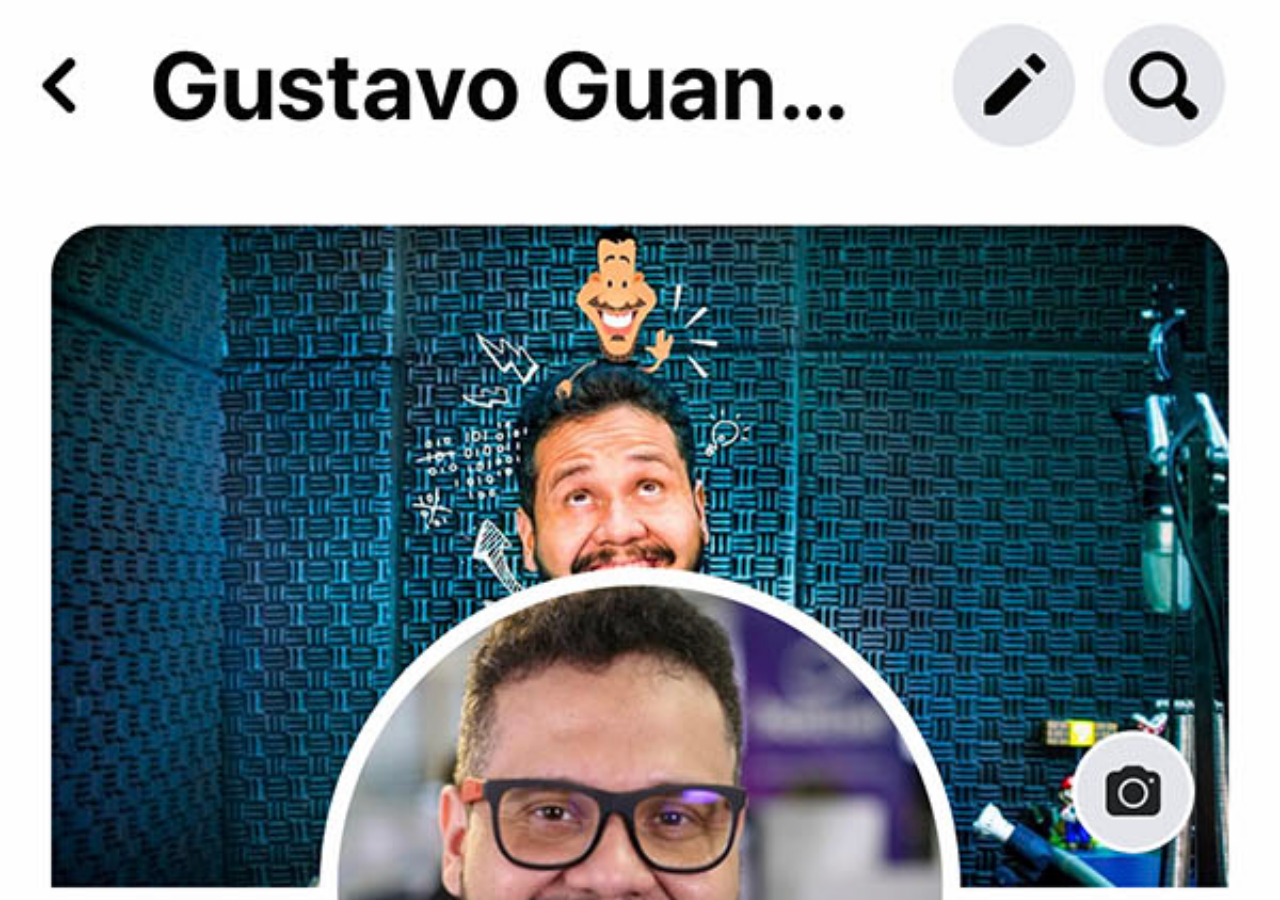
==== facebook.html @ 3f7e1fe0 "criei as outras páginas" ====
<!DOCTYPE html>
<html lang="pt-br">
<head>
    <meta charset="UTF-8">
    <meta http-equiv="X-UA-Compatible" content="IE=edge">
    <meta name="viewport" content="width=device-width, initial-scale=1.0">
    <title>facebook</title>
    <style>
        * {
            margin: 0px;
            padding: 0px;
        }
        body {
            background: url(../imagens/tela-facebook.jpg) no-repeat top center;
            height: 100vh;
            width: 100vw;
            background-size: cover;
        }
    </style>
</head>
<body>
    
</body>
</html>
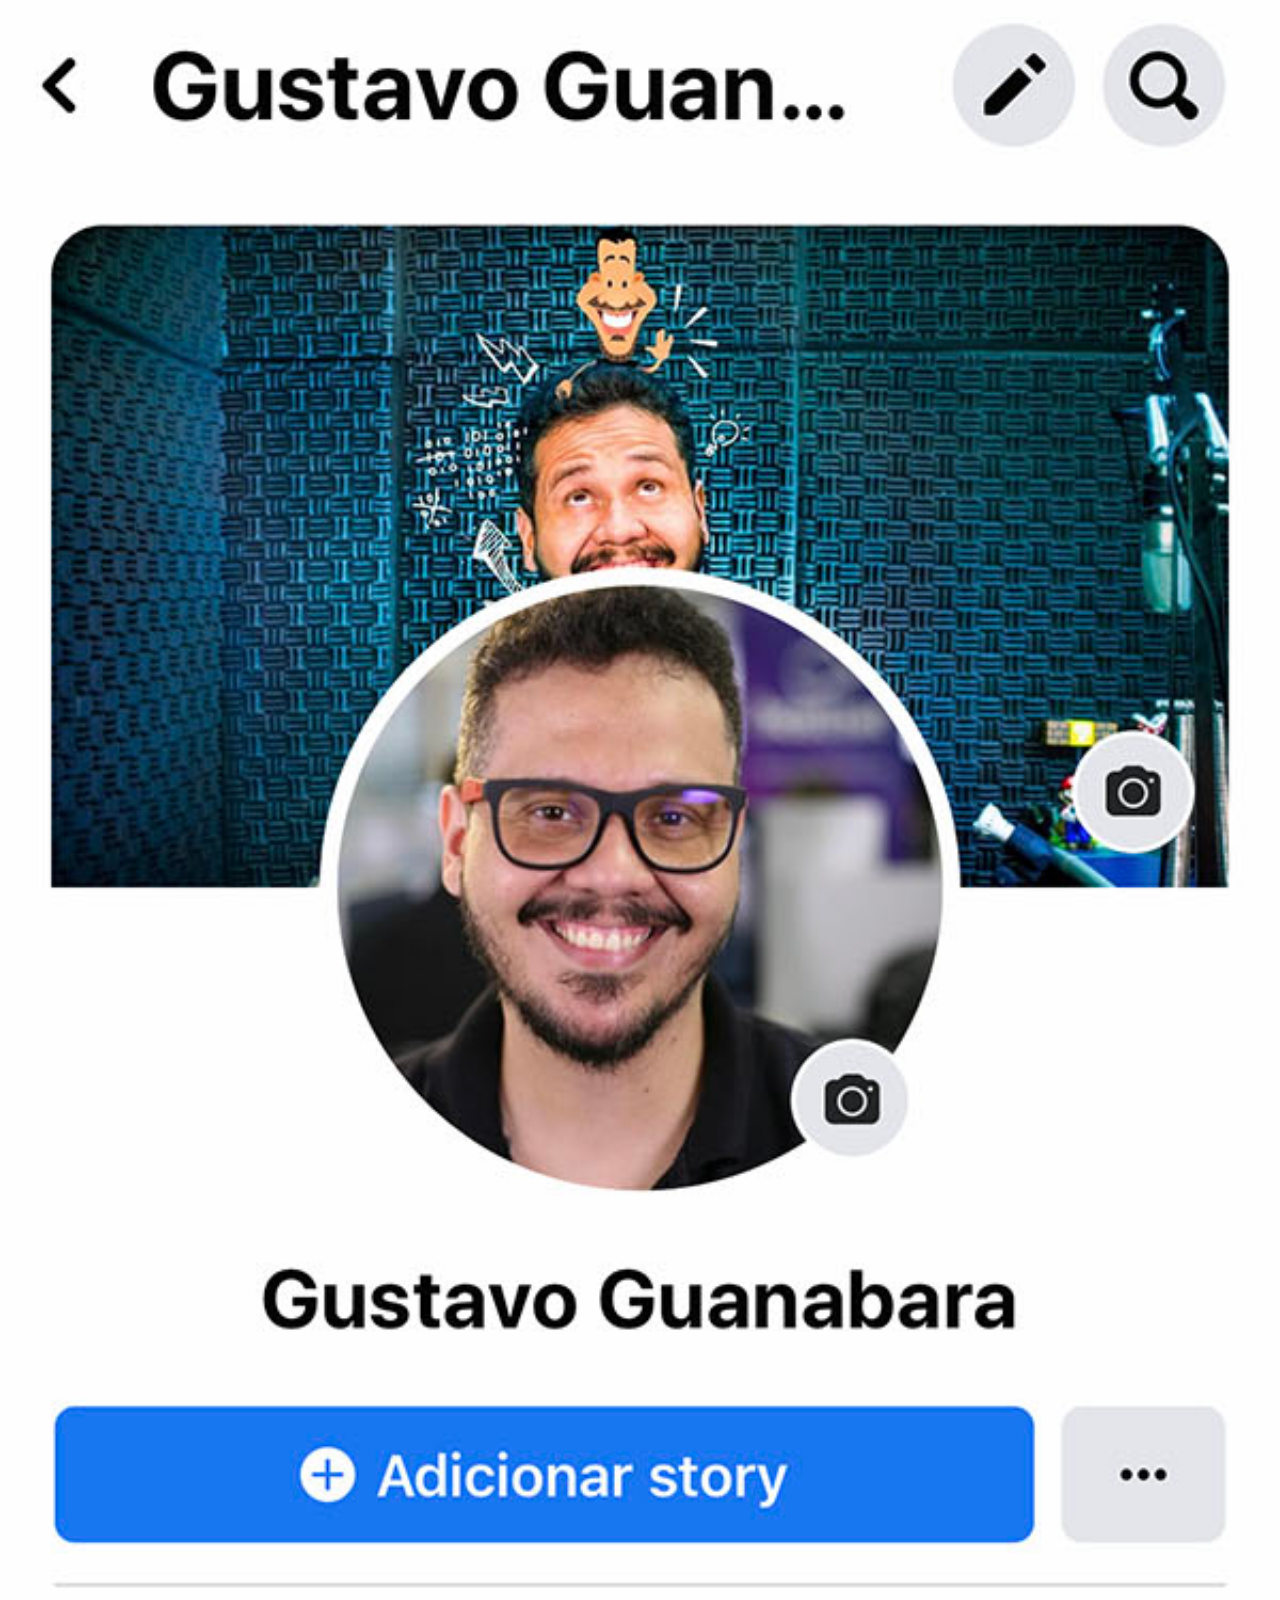
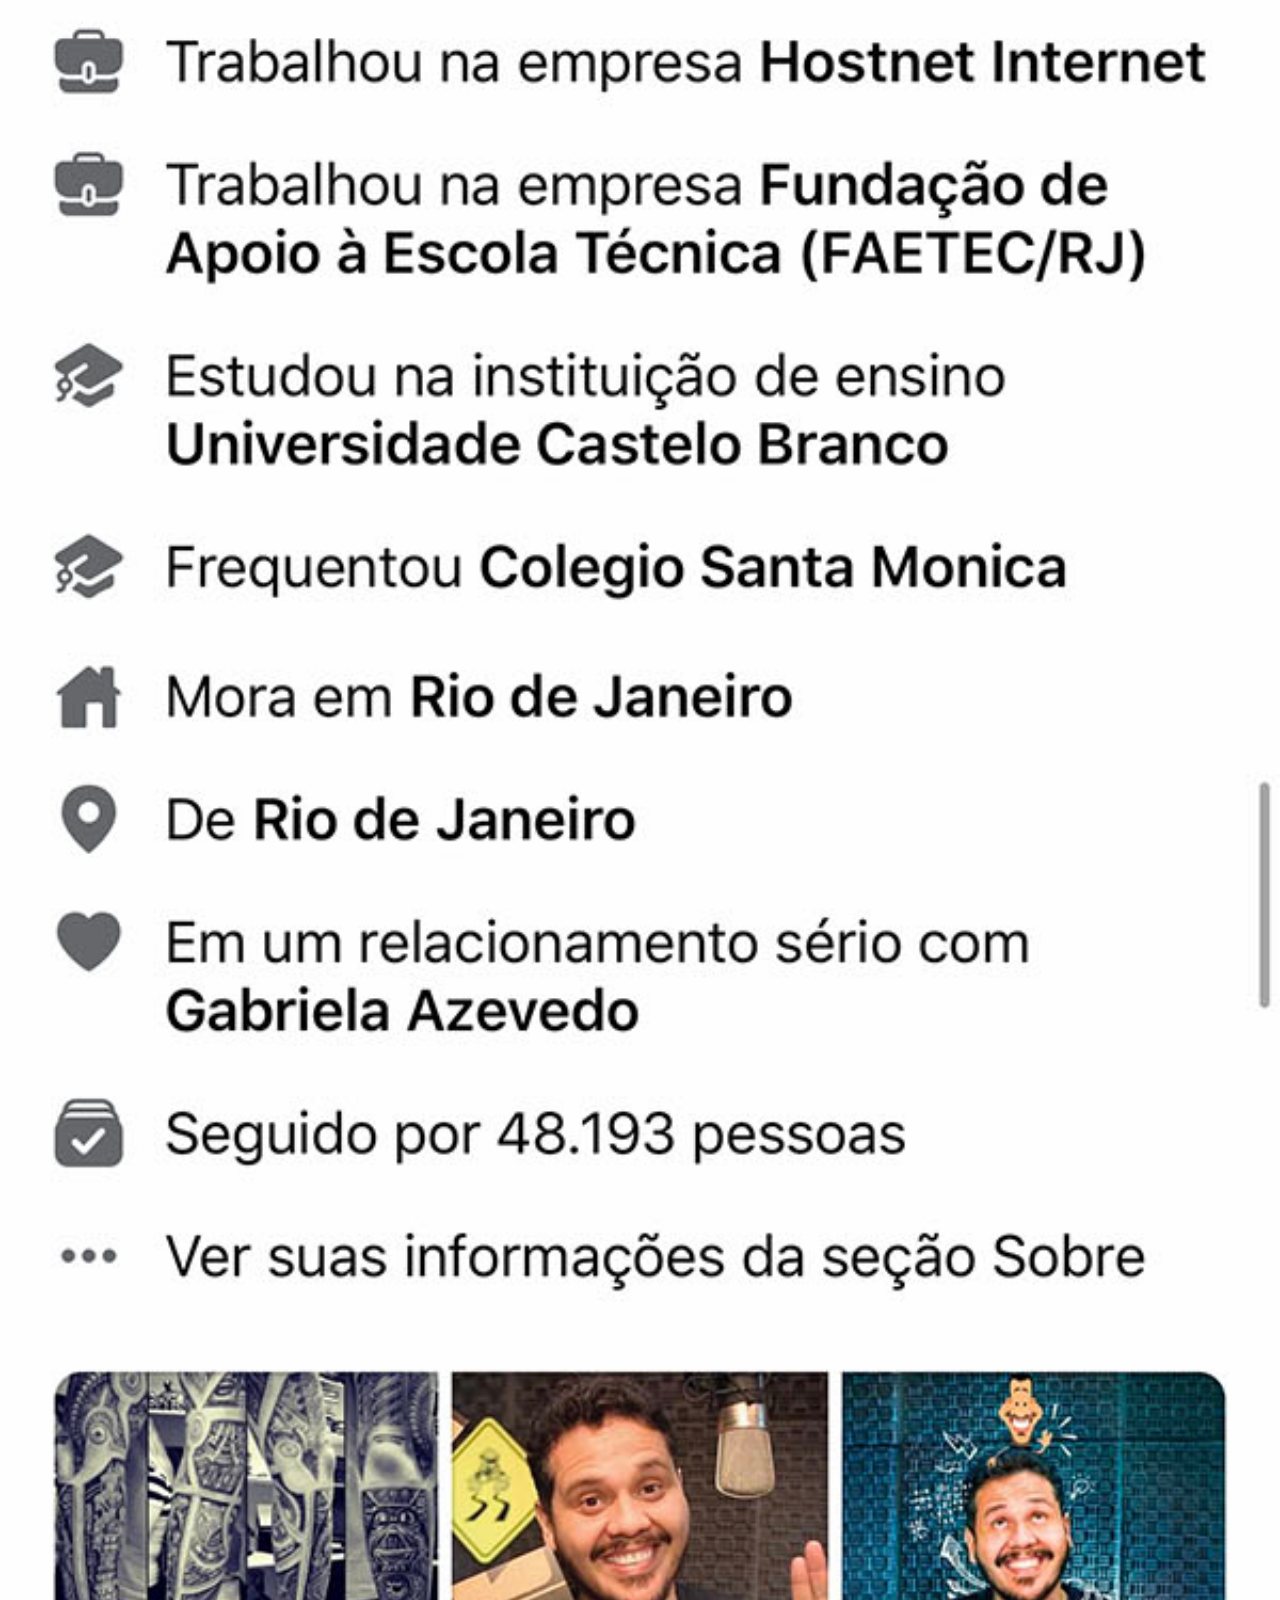
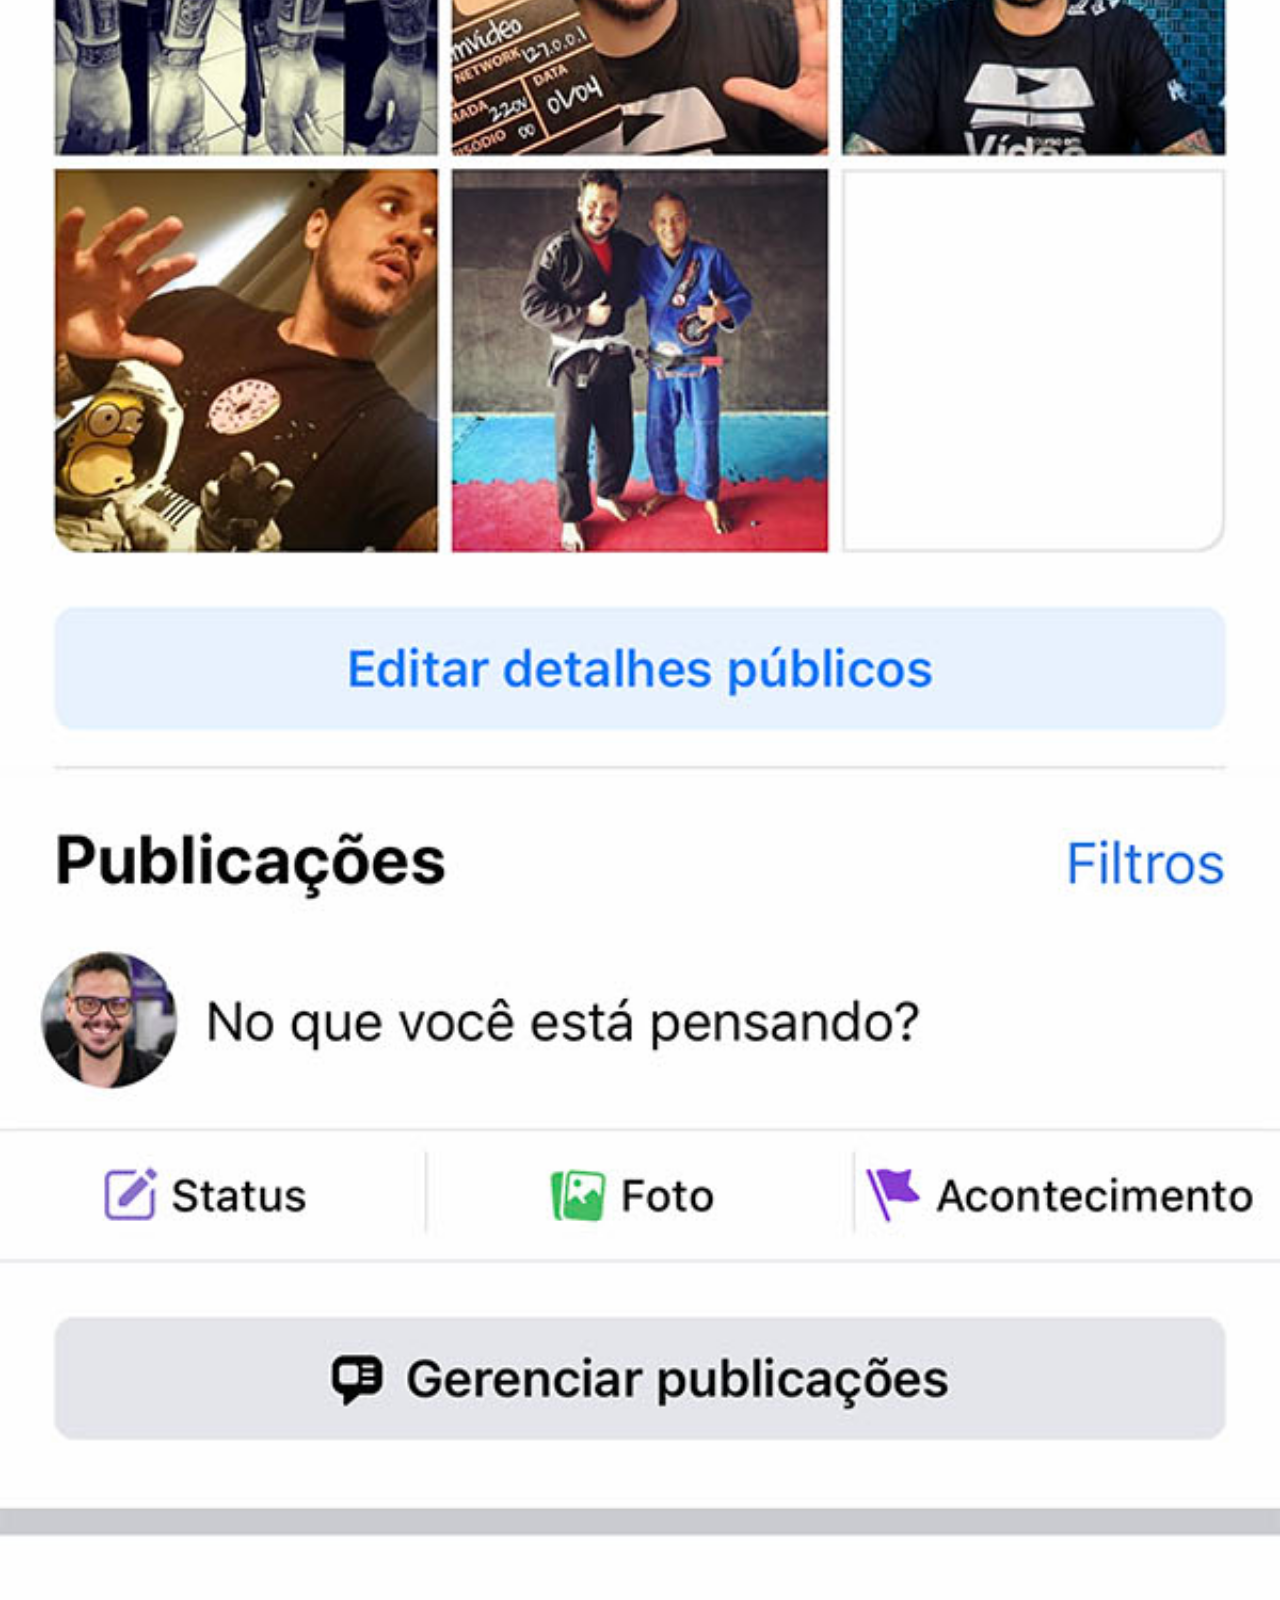
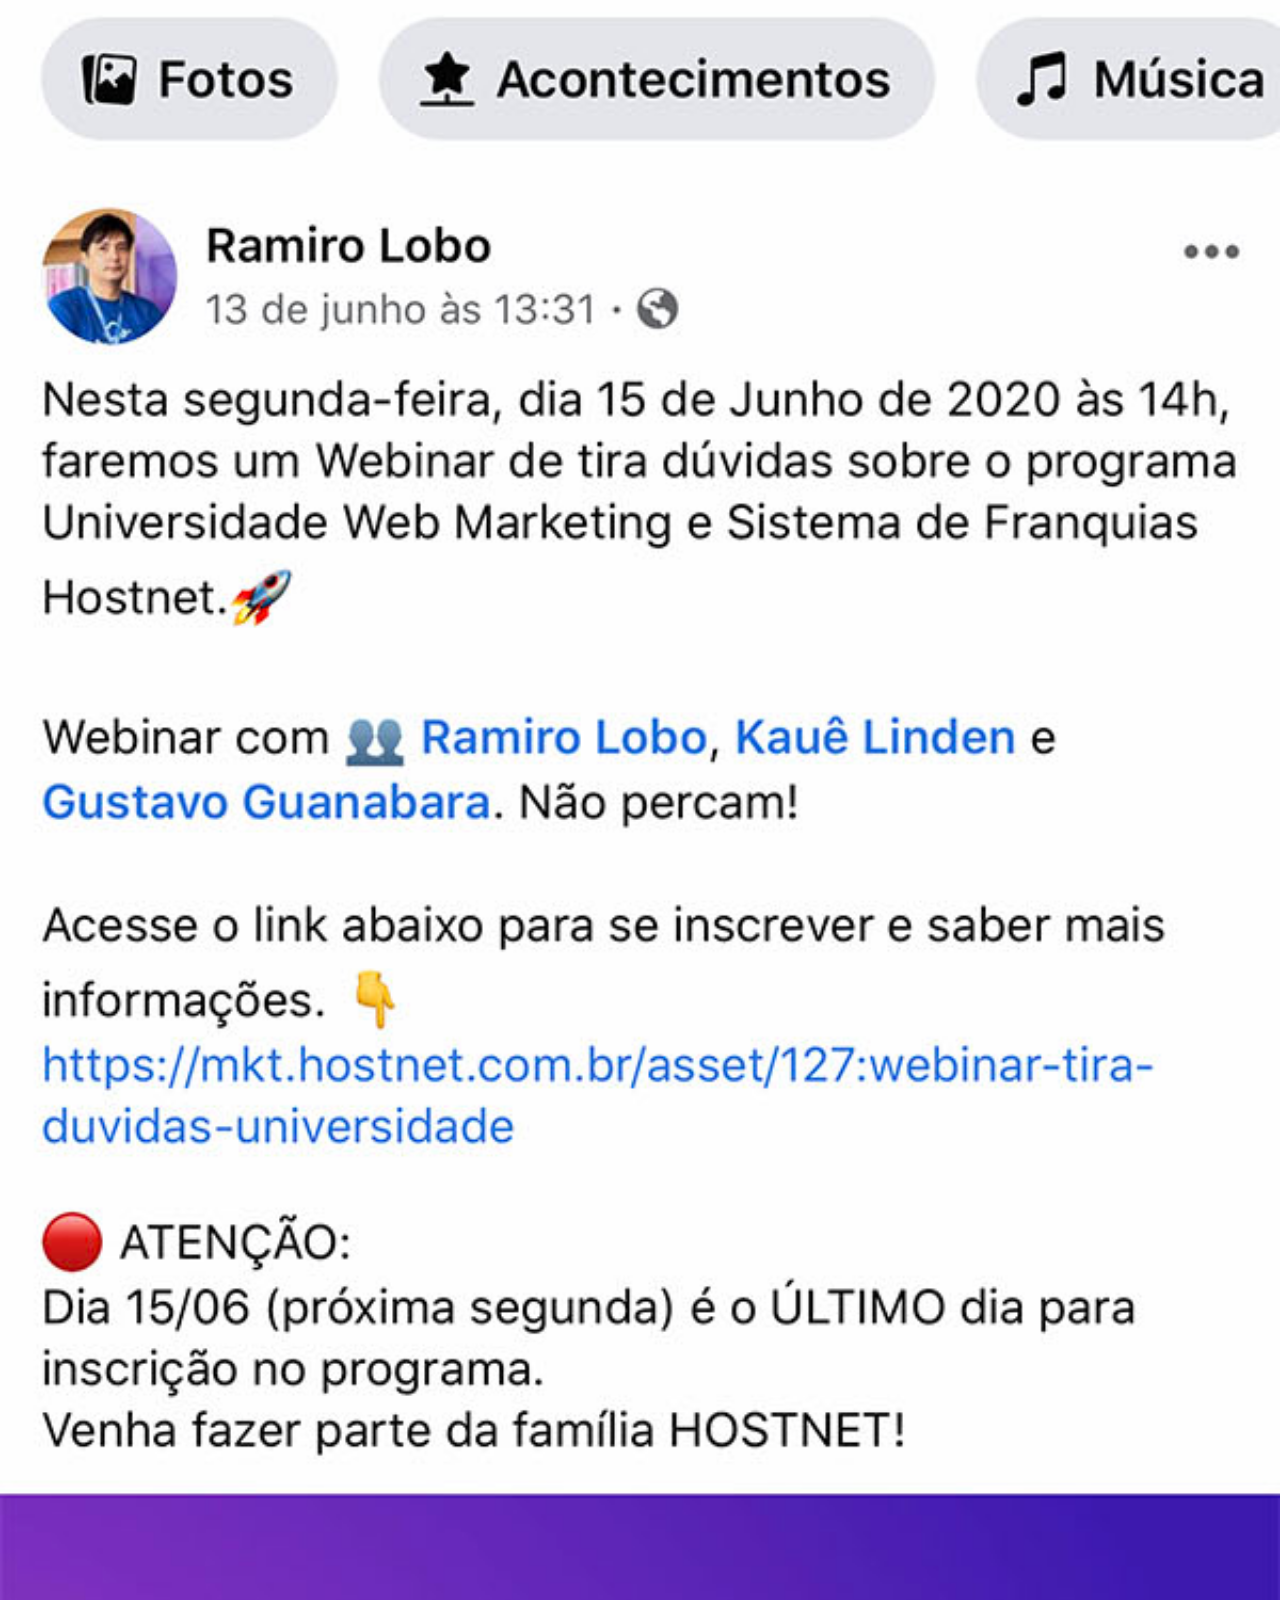
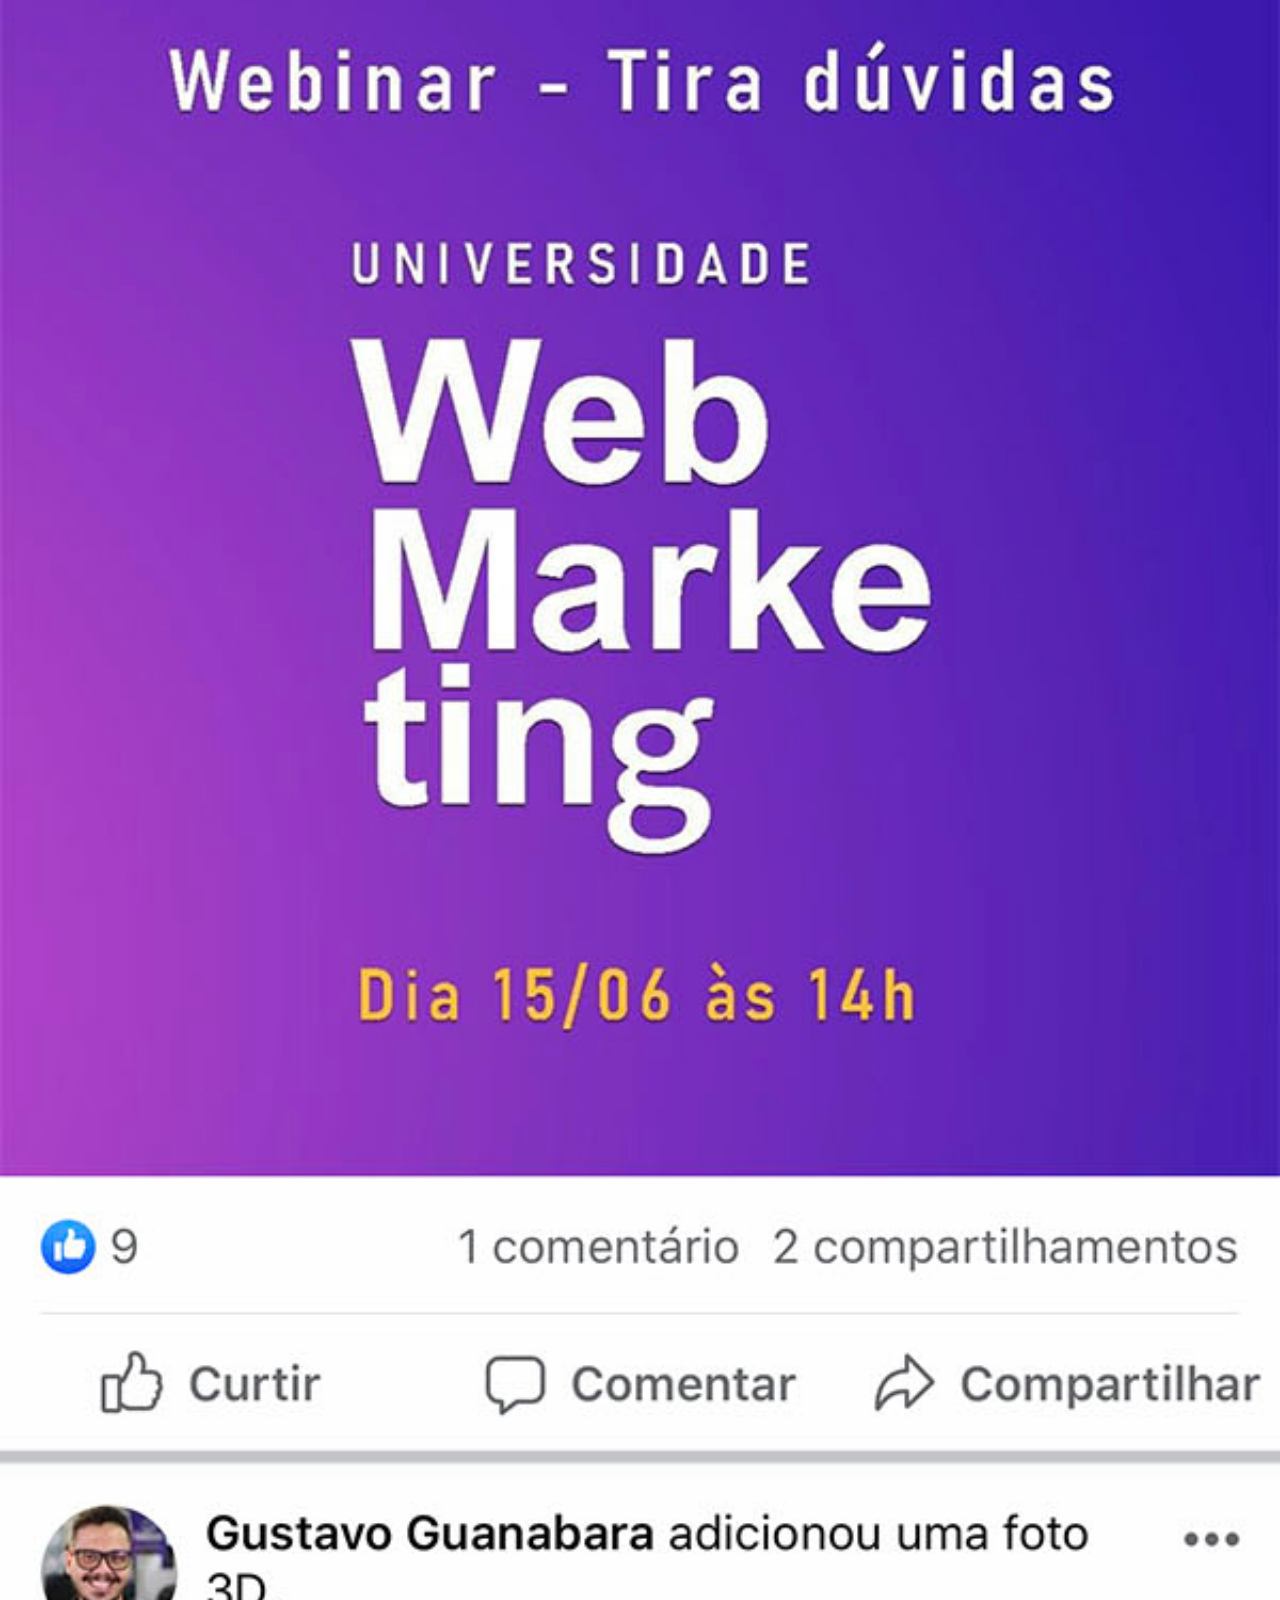
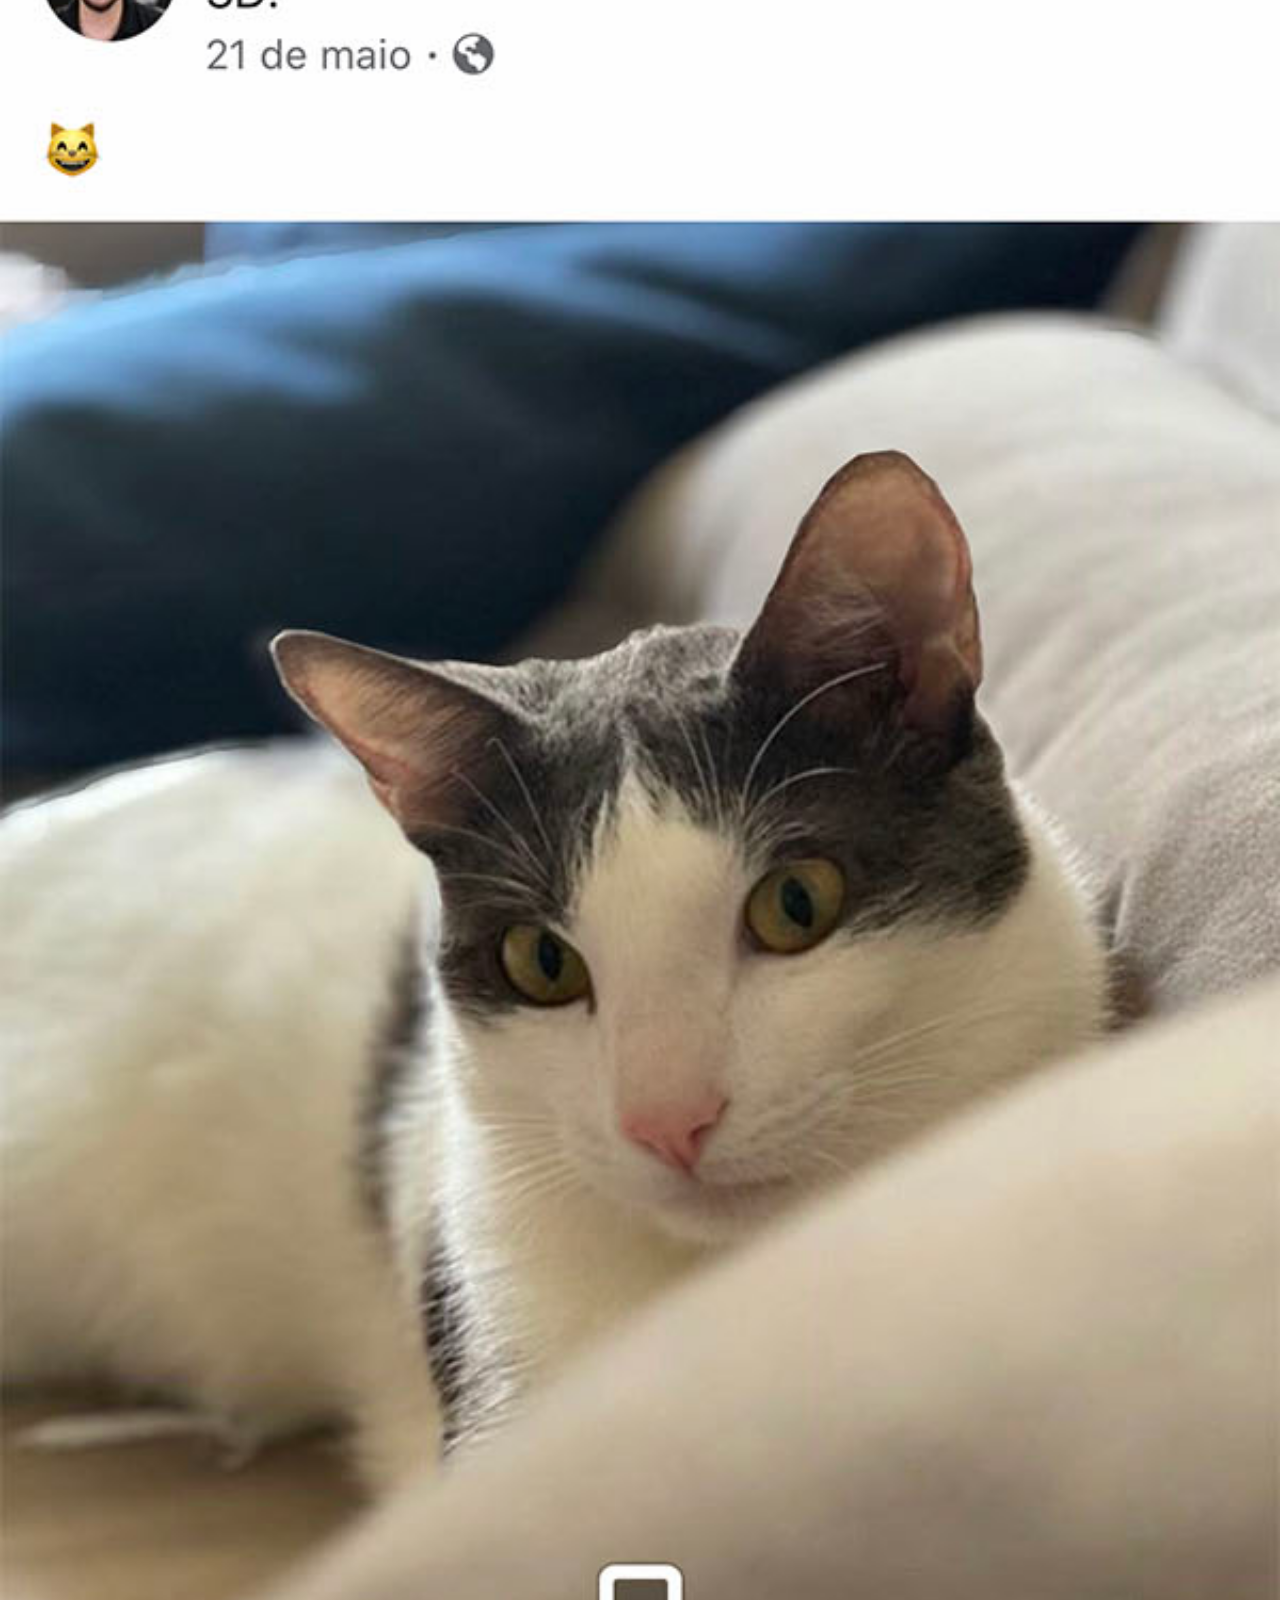
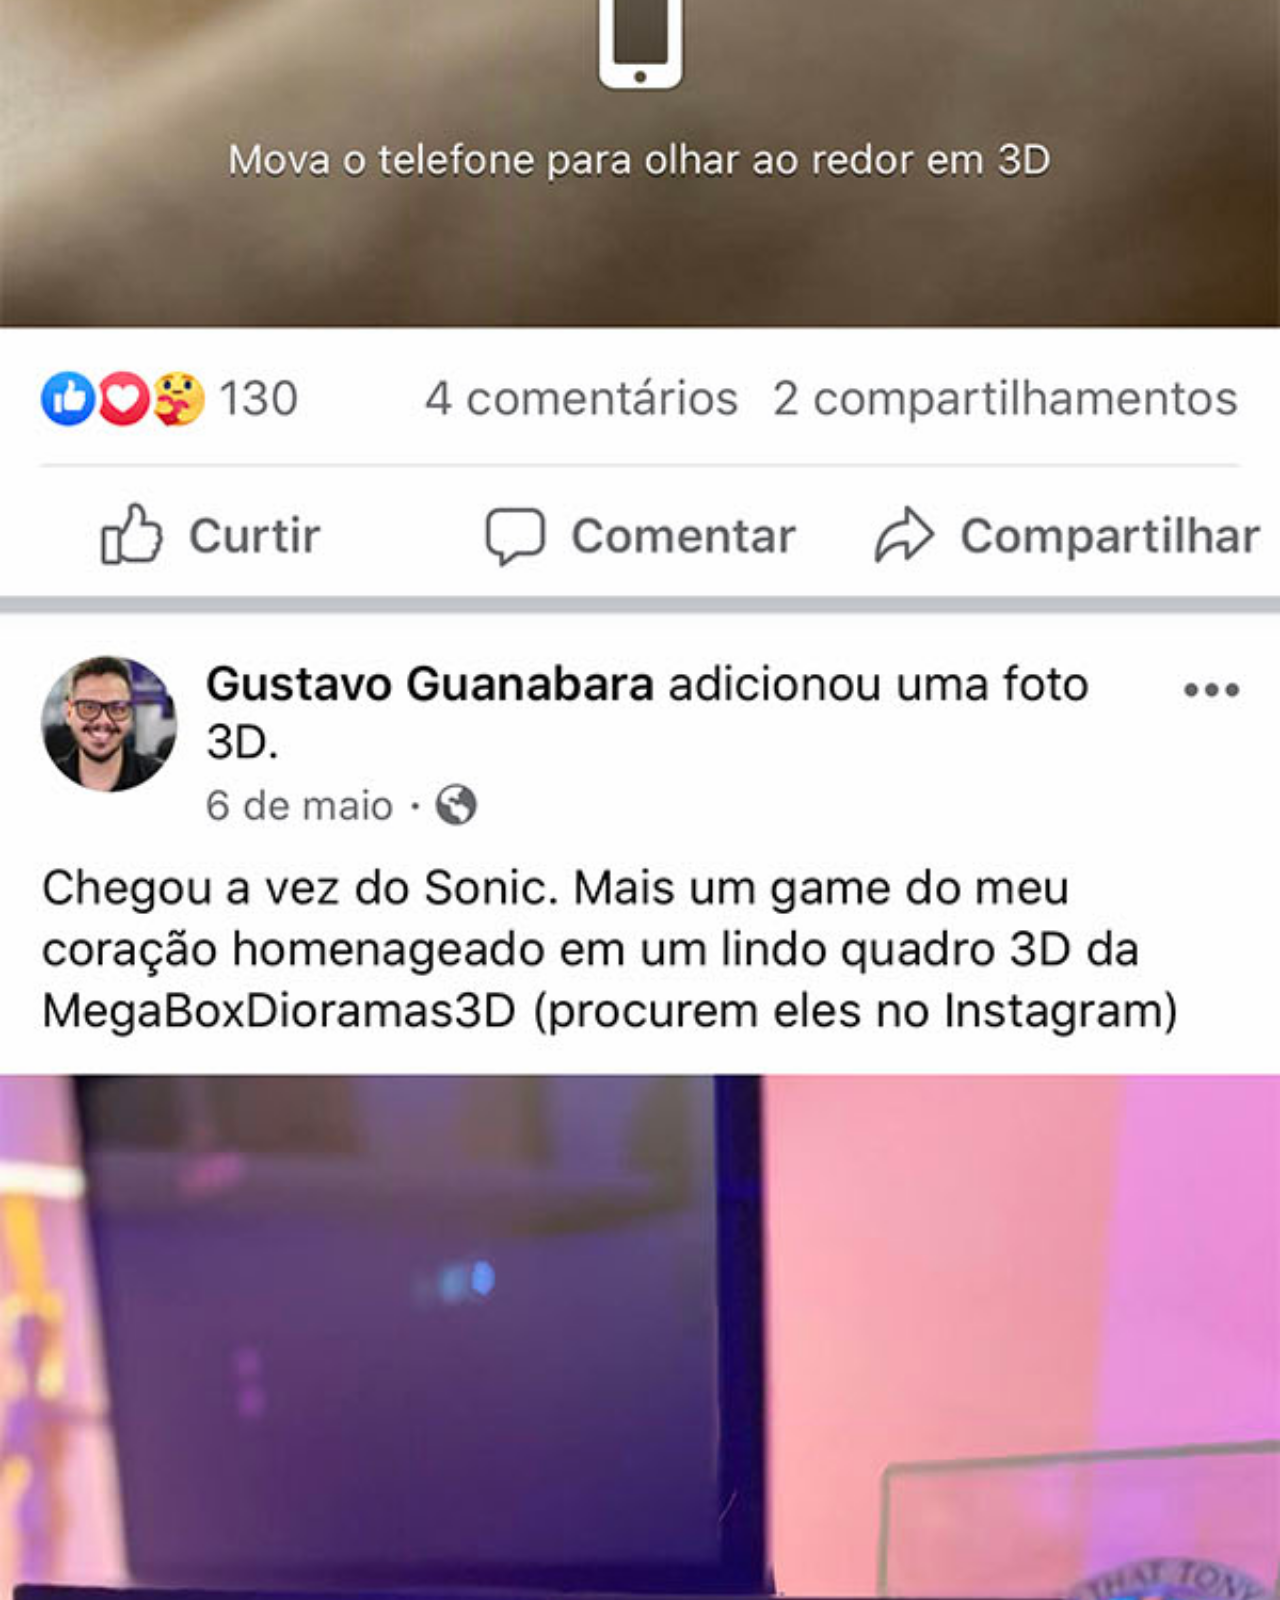
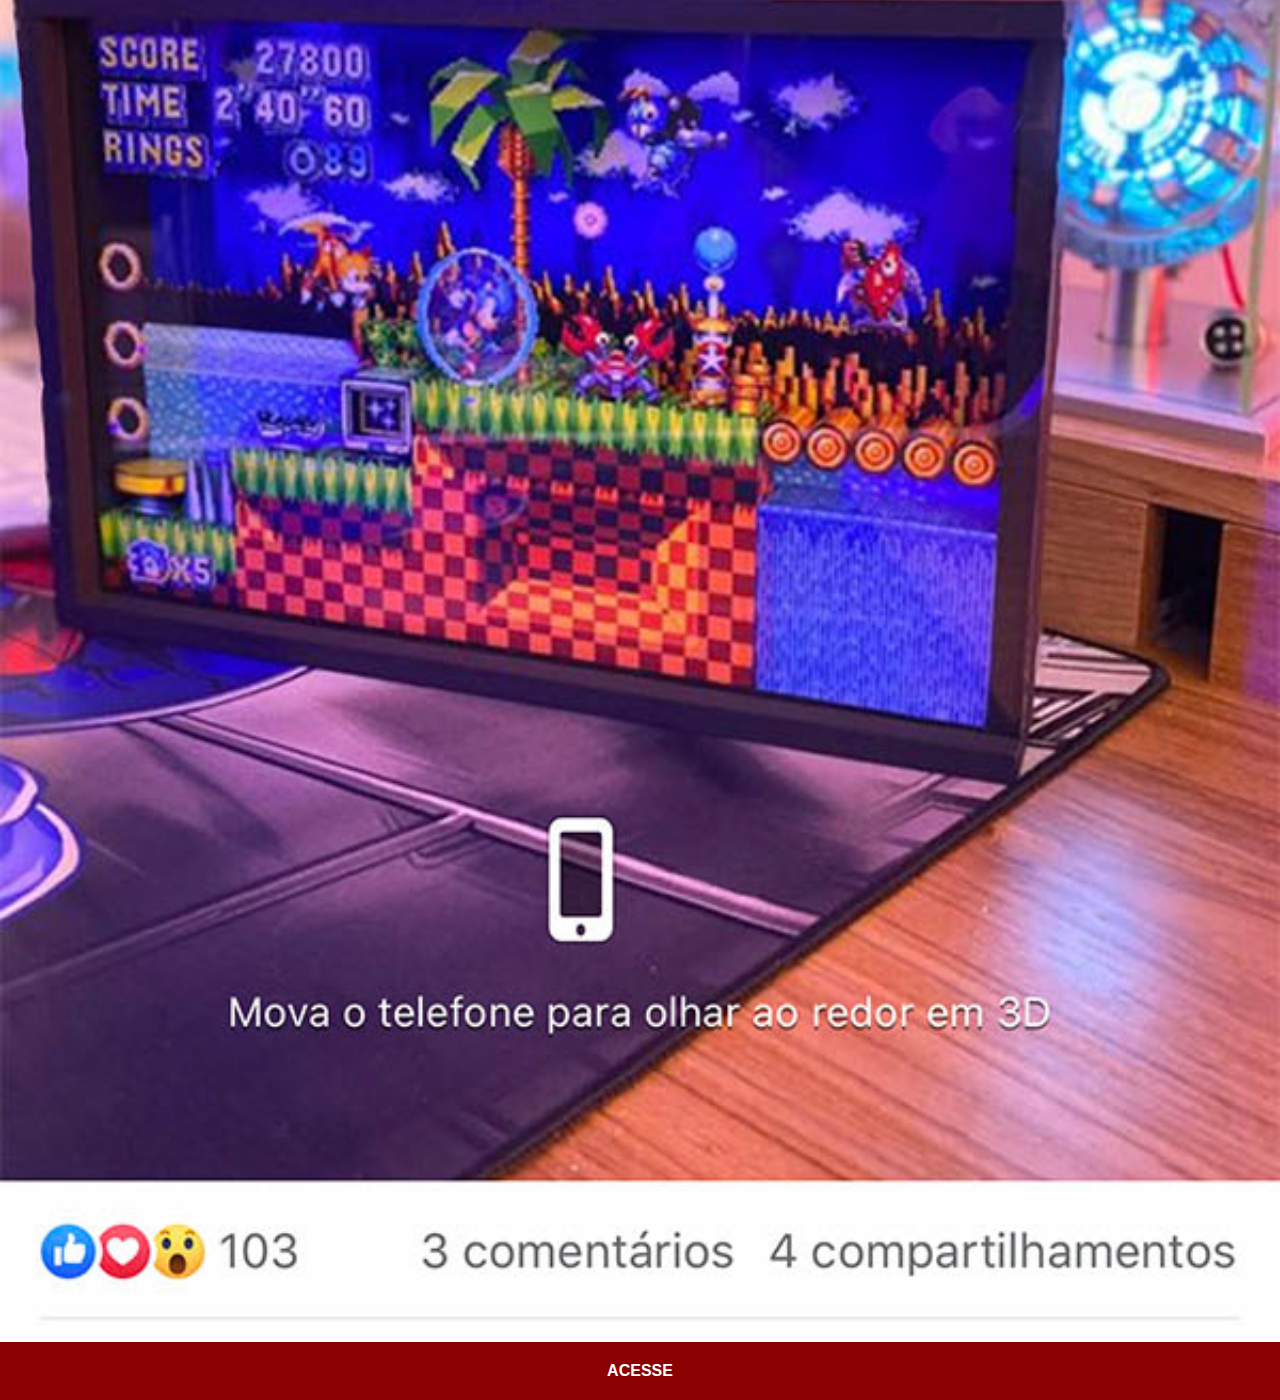
==== commit 7e837185: "links das páginas" ====
--- a/facebook.html
+++ b/facebook.html
@@ -5,20 +5,10 @@
     <meta http-equiv="X-UA-Compatible" content="IE=edge">
     <meta name="viewport" content="width=device-width, initial-scale=1.0">
     <title>facebook</title>
-    <style>
-        * {
-            margin: 0px;
-            padding: 0px;
-        }
-        body {
-            background: url(../imagens/tela-facebook.jpg) no-repeat top center;
-            height: 100vh;
-            width: 100vw;
-            background-size: cover;
-        }
-    </style>
+    <link rel="stylesheet" href="estilos/social.css">
 </head>
 <body>
-    
+    <img src="imagens/tela-facebook.jpg" alt="facebook">
+    <a href="https://pt-br.facebook.com/gustavoguanabara" target="_blank">ACESSE</a>
 </body>
 </html>--- a/estilos/social.css
+++ b/estilos/social.css
@@ -0,0 +1,29 @@
+@charset "UTF-8";
+
+* {
+    margin: 0px;
+    padding: 0px;
+    font-family: Arial, Helvetica, sans-serif;
+}
+
+::-webkit-scrollbar {
+    width: 0px;
+    height: 0px;
+}
+
+img {
+    width: 100vw;
+}
+
+a {
+    display: block;
+    background-color: darkred;
+    color: white;
+    padding: 20px;
+    text-align: center;
+    font-weight: bolder;
+    text-decoration: none;
+}
+a:hover {
+    background-color: red;
+}